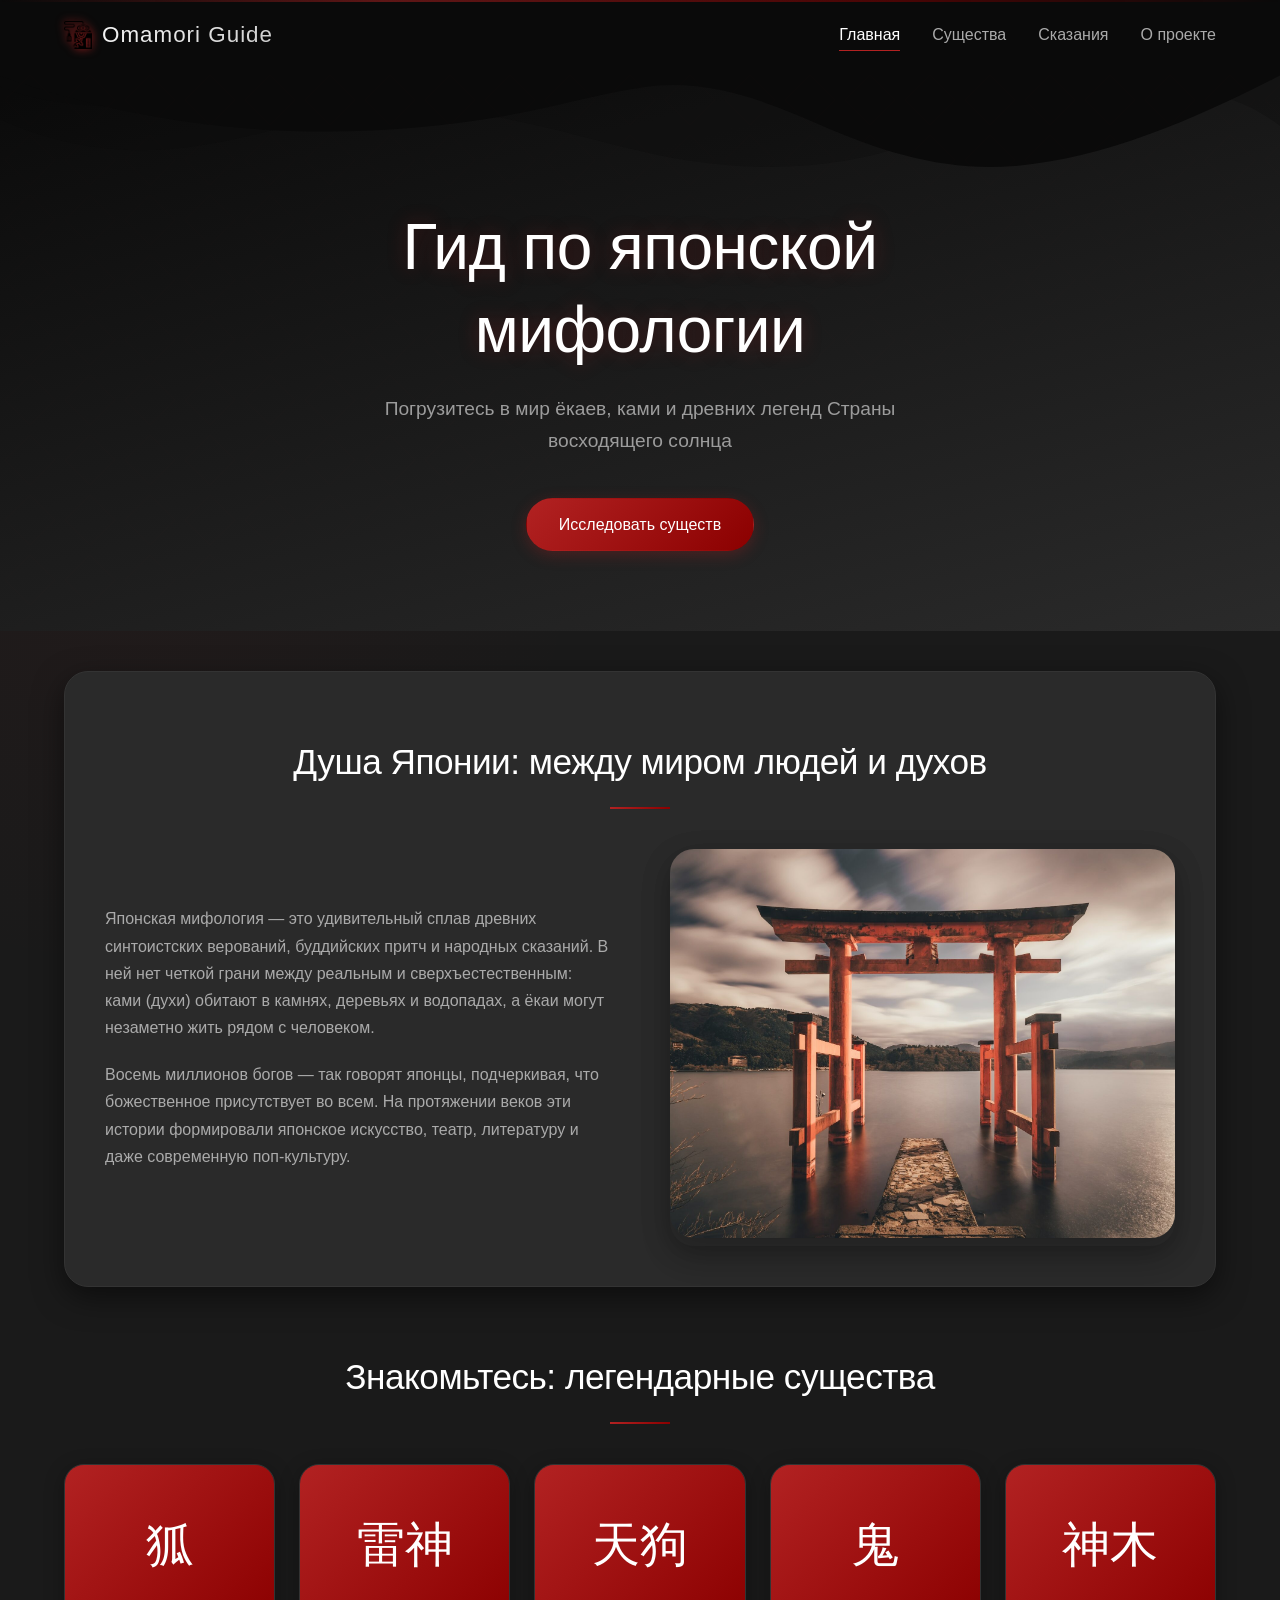
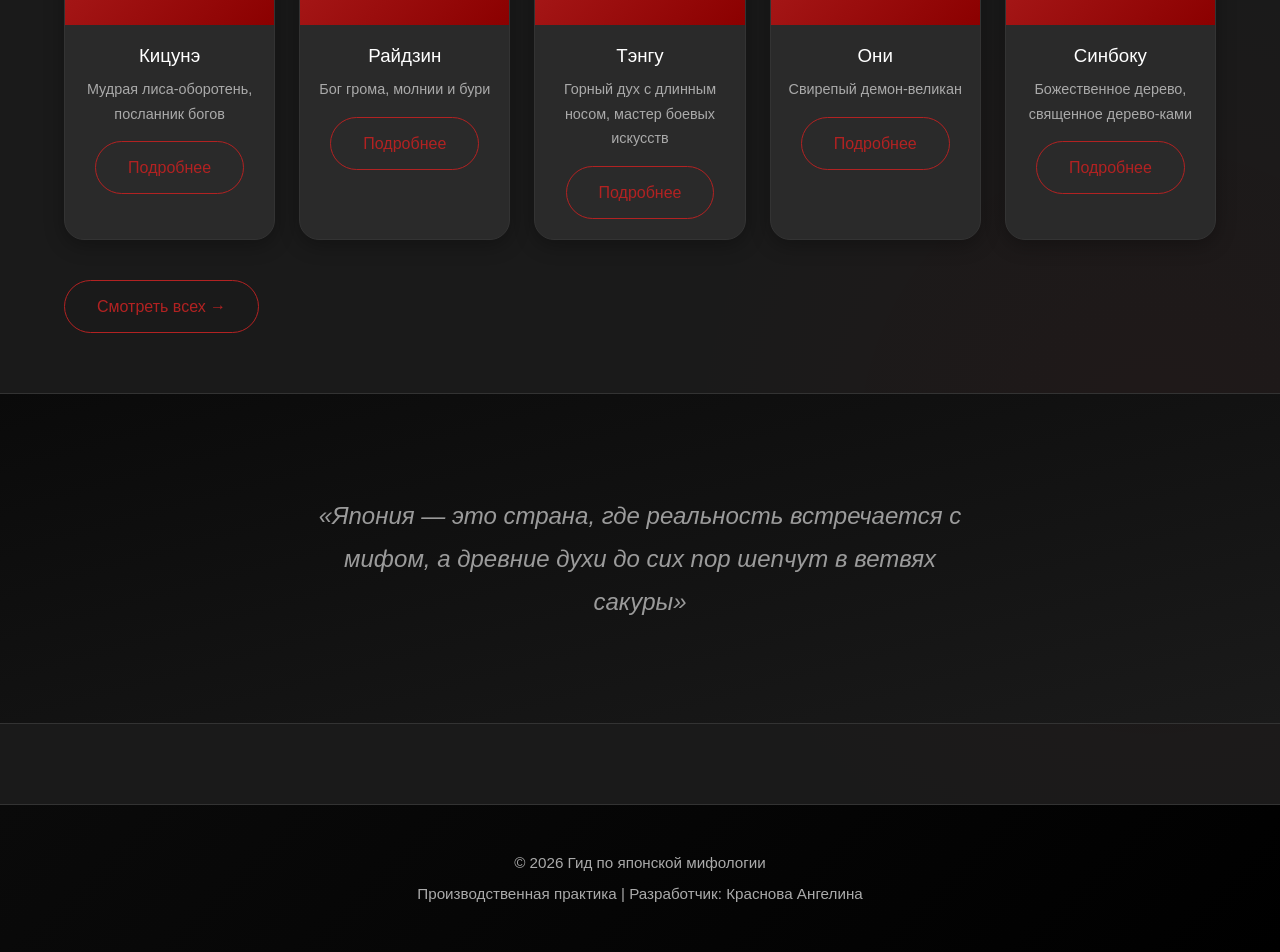
==== index.html @ 2d8a8b39 "синхронизация локального репозитория и github" ====
<!DOCTYPE html>
<html lang="ru">
<head>
    <meta charset="UTF-8">
    <meta name="viewport" content="width=device-width, initial-scale=1.0">
    <title>Omamori Guide | Гид по японской мифологии, ёкаям и ками</title>
    <meta name="description" content="Погрузитесь в мир японской мифологии: ёкаи, ками, древние легенды и сказания. Гид с каталогом существ">
    <link rel="stylesheet" href="css/style.css">
    <link rel="icon" type="image/x-icon" href="images/favicon.ico">
</head>
<!-- Yandex.Metrika counter -->
<script type="text/javascript">
    (function(m,e,t,r,i,k,a){
        m[i]=m[i]||function(){(m[i].a=m[i].a||[]).push(arguments)};
        m[i].l=1*new Date();
        for (var j = 0; j < document.scripts.length; j++) {if (document.scripts[j].src === r) { return; }}
        k=e.createElement(t),a=e.getElementsByTagName(t)[0],k.async=1,k.src=r,a.parentNode.insertBefore(k,a)
    })(window, document,'script','https://mc.yandex.ru/metrika/tag.js?id=108368699', 'ym');

    ym(108368699, 'init', {ssr:true, webvisor:true, clickmap:true, ecommerce:"dataLayer", referrer: document.referrer, url: location.href, accurateTrackBounce:true, trackLinks:true});
</script>
<noscript><div><img src="https://mc.yandex.ru/watch/108368699" style="position:absolute; left:-9999px;" alt="" /></div></noscript>
<!-- /Yandex.Metrika counter -->
<body>
    <div id="header-placeholder"></div>

    <!-- Hero секция с волнами -->
    <section class="hero">
        <div class="wave-decoration">
            <svg viewBox="0 0 1200 120" preserveAspectRatio="none">
                <path d="M0,0V46.29c47.79,22.2,103.59,32.17,158,28,70.36-5.37,136.33-33.31,206.8-37.5C438.64,32.43,512.34,53.67,583,72.05c69.27,18,138.3,24.88,209.4,13.08,36.15-6,69.85-17.84,104.45-29.34C989.49,25,1113-14.29,1200,52.47V0Z" opacity=".25"></path>
                <path d="M0,0V15.81C13,21.25,27.93,25.67,44.24,28.45c69.76,11.7,137.14,7.28,206.38-7.06,58.28-12.05,114.89-31.19,173.73-41.36,66.27-11.46,132.88-7.46,199.51,6.46C714.5,9.89,775.69,29.9,837.23,39.49c62.15,9.64,124.61,7.44,186.72-4.67,33.28-6.49,66.07-16.16,98.74-26.43C1152.86,0,1176.37,0,1200,0Z" opacity=".5"></path>
                <path d="M0,0V5.63C149.93,59,314.09,71.32,475.83,42.57c43-7.64,84.23-20.12,127.61-26.46,59-8.63,112.48,12.24,165.56,35.4C827.93,77.22,886,95.24,951.2,90c86.53-7,172.46-45.71,248.8-84.81V0Z"></path>
            </svg>
        </div>
        <div class="hero-content">
            <h1 class="hero-title">Гид по японской мифологии</h1>
            <p class="hero-subtitle">Погрузитесь в мир ёкаев, ками и древних легенд Страны восходящего солнца</p>
            <a href="catalog.html" class="btn btn-primary">Исследовать существ</a>
        </div>
    </section>

    <!-- Введение в японскую мифологию -->
    <section class="intro-section">
        <div class="container">
            <div class="paper-texture">
                <h2 class="section-title">Душа Японии: между миром людей и духов</h2>
                <div class="intro-grid">
                    <div class="intro-text">
                        <p>Японская мифология — это удивительный сплав древних синтоистских верований, буддийских притч и народных сказаний. В ней нет четкой грани между реальным и сверхъестественным: ками (духи) обитают в камнях, деревьях и водопадах, а ёкаи могут незаметно жить рядом с человеком.</p>
                        <p>Восемь миллионов богов — так говорят японцы, подчеркивая, что божественное присутствует во всем. На протяжении веков эти истории формировали японское искусство, театр, литературу и даже современную поп-культуру.</p>
                        <!-- <p>Наш гид познакомит вас с самыми известными существами и легендами, а с помощью технологии дополненной реальности вы сможете увидеть их в своем пространстве.</p> -->
                    </div>
                    <div class="intro-image">                            
                        <img src="images/torii-gate.jpg" alt="Врата тории в Японии" class="intro-image">
                    </div>
                </div>
            </div>
        </div>
    </section>

    <!-- Быстрый обзор существ (будет заполняться через JS) -->
    <section class="preview-section">
        <div class="container">
            <h2 class="section-title">Знакомьтесь: легендарные существа</h2>
            <div class="creatures-preview-grid" id="preview-grid">
                <!-- Карточки загружаются через main.js -->
            </div>
            <div class="text-center">
                <a href="catalog.html" class="btn btn-secondary">Смотреть всех →</a>
            </div>
        </div>
    </section>

    <section class="quote-section">
        <div class="container">
            <div class="quote-block">
                <p class="quote-text">«Япония — это страна, где реальность встречается с мифом, а древние духи до сих пор шепчут в ветвях сакуры»</p>
            </div>
        </div>
    </section>
    
    <div id="footer-placeholder"></div>

    <script src="js/header.js"></script>
    <script src="js/footer.js"></script>
    <script src="js/main.js"></script>
</body>
</html>
---- css/style.css ----
/* ===== ОСНОВНЫЕ НАСТРОЙКИ ===== */
:root {
    --primary-red: #B22222;          /* Кирпично-красный */
    --primary-dark-red: #8B0000;      /* Темно-бордовый */
    --bg-dark: #1A1A1A;               /* Глубокий черный для фона */
    --bg-card: #2A2A2A;               /* Темно-серый для карточек */
    --text-light: #F0F0F0;            /* Светлый текст */
    --text-muted: #AAAAAA;             /* Приглушенный текст */
    --border-color: #333333;           /* Цвет границ */
    --nav-bg: #0A0A0A;                 /* Очень темный для навигации */
}

* {
    margin: 0;
    padding: 0;
    box-sizing: border-box;
}

body {
    font-family: 'Inter', -apple-system, BlinkMacSystemFont, 'Segoe UI', sans-serif;
    line-height: 1.7;
    color: var(--text-light);
    background-color: var(--bg-dark);
    background-image: 
        radial-gradient(circle at 10% 20%, rgba(178, 34, 34, 0.05) 0%, transparent 20%),
        radial-gradient(circle at 90% 80%, rgba(139, 0, 0, 0.05) 0%, transparent 20%);
    min-height: 100vh;
    display: flex;
    flex-direction: column;
}

main {
    flex: 1;
}

.container {
    max-width: 1200px;
    margin: 0 auto;
    padding: 0 24px;
}

/* ===== АКЦЕНТЫ ===== */
.red-accent-line {
    position: fixed;
    top: 0;
    left: 0;
    width: 100%;
    height: 2px;
    background: linear-gradient(90deg, 
        transparent 0%,
        #B22222 30%,
        #8B0000 70%,
        transparent 100%);
    z-index: 1000;
    opacity: 0.5;
    pointer-events: none;
}

/* ===== НАВИГАЦИЯ ===== */
.navbar {
    background-color: var(--nav-bg);
    backdrop-filter: blur(10px);
    color: white;
    position: sticky;
    top: 0;
    z-index: 100;
    /* border-bottom: 1px solid var(--border-color); */
}

.nav-container {
    max-width: 1200px;
    margin: 0 auto;
    padding: 1rem 24px;
    display: flex;
    justify-content: space-between;
    align-items: center;
}

.nav-brand {
    font-size: 1.4rem;
    font-weight: 500;
    letter-spacing: 1px;
    background: linear-gradient(135deg, #fff, #ccc);
    -webkit-background-clip: text;
    background-clip: text;
    color: transparent;
}

.nav-menu {
    display: flex;
    list-style: none;
    gap: 2rem;
}

.nav-menu a {
    color: var(--text-muted);
    text-decoration: none;
    font-weight: 400;
    font-size: 1rem;
    transition: color 0.3s ease;
    position: relative;
    padding: 0.5rem 0;
}

.nav-menu a::after {
    content: '';
    position: absolute;
    bottom: 0;
    left: 0;
    width: 100%;
    height: 1px;
    background: var(--primary-red);
    transform: scaleX(0);
    transform-origin: right;
    transition: transform 0.3s ease;
}

.nav-menu a:hover {
    color: white;
}

.nav-menu a:hover::after,
.nav-menu a.active::after {
    transform: scaleX(1);
    transform-origin: left;
}

.nav-menu a.active {
    color: white;
}

/* Бургер-меню */
.burger-menu {
    display: none;
    flex-direction: column;
    gap: 6px;
    background: none;
    border: none;
    cursor: pointer;
    padding: 5px;
}

.burger-menu span {
    width: 28px;
    height: 2px;
    background: linear-gradient(90deg, var(--primary-red), var(--primary-dark-red));
    transition: all 0.3s ease;
}

/* ===== HERO СЕКЦИЯ ===== */
.hero {
    background: linear-gradient(165deg, #0A0A0A 0%, #2A2A2A 100%);
    color: white;
    position: relative;
    overflow: hidden;
    text-align: center;
    padding: 0px 0 80px;
}

.hero::before {
    content: '';
    position: absolute;
    top: 0;
    left: 0;
    right: 0;
    bottom: 0;
    background: url('data:image/svg+xml;utf8,<svg width="60" height="60" viewBox="0 0 60 60" xmlns="http://www.w3.org/2000/svg"><path d="M30 5 L55 30 L30 55 L5 30 Z" fill="none" stroke="rgba(178,34,34,0.1)" stroke-width="0.5"/></svg>');
    opacity: 0.2;
}

.hero-content {
    position: relative;
    z-index: 2;
    max-width: 700px;
    margin: 0 auto;
    padding: 0 20px;
}

.hero-title {
    font-size: clamp(2.2rem, 5vw, 4rem);
    font-weight: 500;
    margin-bottom: 20px;
    line-height: 1.3;
    letter-spacing: -0.5px;
    text-shadow: 0 0 20px rgba(178, 34, 34, 0.3);
}

.hero-subtitle {
    font-size: clamp(1rem, 2vw, 1.2rem);
    margin-bottom: 40px;
    opacity: 0.9;
    font-weight: 300;
    max-width: 600px;
    margin-left: auto;
    margin-right: auto;
    color: var(--text-muted);
}

/* Волна - теперь темно-серая как навигация */
.wave-decoration svg {
    fill: var(--nav-bg);
    width: 100%;
    height: auto;
}

/* ===== КНОПКИ ===== */
.btn {
    display: inline-block;
    padding: 12px 32px;
    border-radius: 40px;
    text-decoration: none;
    font-weight: 400;
    font-size: 1rem;
    transition: all 0.3s ease;
    border: 1px solid transparent;
    cursor: pointer;
}

.btn-primary {
    background: linear-gradient(135deg, #B22222 0%, #8B0000 100%);
    color: white;
    box-shadow: 0 4px 15px rgba(178, 34, 34, 0.3);
}

.btn-primary:hover {
    background: linear-gradient(135deg, #8B0000 0%, #6B0000 100%);
    transform: translateY(-2px);
    box-shadow: 0 8px 25px rgba(178, 34, 34, 0.4);
}

.btn-secondary {
    background: transparent;
    color: var(--primary-red);
    border: 1px solid var(--primary-red);
}

.btn-secondary:hover {
    background: var(--primary-red);
    color: white;
}

.btn-ar {
    display: inline-flex;
    align-items: center;
    gap: 10px;
    background: #2A2A2A;
    color: white;
    border: 1px solid var(--primary-red);
    margin-top: 20px;
    transition: all 0.3s ease;
}

.btn-ar:hover {
    background: linear-gradient(135deg, #B22222, #8B0000);
    border-color: transparent;
}

.ar-icon {
    font-size: 1.2rem;
    opacity: 0.8;
}

.ar-note {
    font-size: 0.8rem;
    color: var(--text-muted);
    margin-top: 5px;
}

/* ===== СЕКЦИИ ===== */
.section-title {
    font-size: 2.2rem;
    font-weight: 400;
    color: white;
    margin-bottom: 40px;
    text-align: center;
    letter-spacing: -0.5px;
    margin-top: 20px;
}

.section-title::after {
    content: '';
    display: block;
    width: 60px;
    height: 2px;
    background: linear-gradient(90deg, var(--primary-red), var(--primary-dark-red));
    margin: 15px auto 0;
}

.paper-texture {
    background-color: var(--bg-card);
    margin-top: 40px;
    margin-bottom: 40px;
    padding: 40px;
    border-radius: 24px;
    box-shadow: 0 10px 30px rgba(0, 0, 0, 0.5);
    position: relative;
    border: 1px solid var(--border-color);
}

/* ===== СЕТКИ ===== */
.intro-grid {
    display: grid;
    grid-template-columns: 1fr 1fr;
    gap: 60px;
    align-items: center;
}

.intro-text {
    color: var(--text-muted);
}

.intro-text p {
    margin-bottom: 20px;
}

.creatures-preview-grid {
    display: grid;
    grid-template-columns: repeat(auto-fit, minmax(180px, 1fr));
    gap: 24px;
    margin-bottom: 40px;
}

.catalog-grid {
    display: grid;
    grid-template-columns: repeat(auto-fill, minmax(260px, 1fr));
    gap: 30px;
    padding: 20px 0;
}

.profile-grid {
    display: grid;
    grid-template-columns: 1fr 2fr;
    gap: 60px;
    align-items: start;
}

.legends-grid {
    display: grid;
    gap: 30px;
}

.about-grid {
    display: grid;
    grid-template-columns: 2fr 1fr;
    gap: 40px;
}

/* ===== ИКОНКА  ===== */
.nav-brand {
    display: flex;
    align-items: center;
    gap: 10px;
}

/* Иконка по умолчанию - черная */
.nav-icon {
    width: 28px;
    height: auto;
    display: block;
    transition: all 0.3s ease;
    filter: drop-shadow(0 0 4px #B22222);
    content: url('../images/omamori_black.png');  /* черная иконка */
}

/* При наведении - красная иконка + подсветка */
.nav-brand:hover .nav-icon {
    content: url('../images/omamori_red.png');  /* красная иконка */
    filter: drop-shadow(0 0 8px #B22222);
    transform: scale(1.05);
}

/* ===== КАРТОЧКИ ===== */
.preview-card {
    background: var(--bg-card);
    border-radius: 20px;
    overflow: hidden;
    box-shadow: 0 5px 20px rgba(0, 0, 0, 0.3);
    transition: all 0.3s ease;
    cursor: pointer;
    text-align: center;
    padding-bottom: 20px;
    border: 1px solid var(--border-color);
}

.preview-card:hover {
    transform: translateY(-6px);
    box-shadow: 0 15px 30px rgba(178, 34, 34, 0.2);
    border-color: var(--primary-red);
}

.preview-card-image {
    height: 160px;
    display: flex;
    align-items: center;
    justify-content: center;
    color: white;
    font-size: 3rem;
    font-weight: 300;
    transition: all 0.3s ease;
    margin-bottom: 15px;
    background: linear-gradient(135deg, #B22222, #8B0000) !important;
}

.preview-card:hover .preview-card-image {
    filter: brightness(1.2);
}

.preview-card h3 {
    font-weight: 500;
    margin-bottom: 5px;
    color: white;
}

.preview-card p {
    color: var(--text-muted);
    font-size: 0.9rem;
    padding: 0 15px;
}

.creature-name-ja {
    color: var(--primary-red);
    font-size: 0.9rem;
    margin-bottom: 10px;
}

/* Карточки легенд */
.legend-card {
    position: relative;
    padding: 40px;
    background: var(--bg-card);
    border-radius: 24px;
    transition: all 0.3s ease;
    border: 1px solid var(--border-color);
}

.legend-card:hover {
    box-shadow: 0 20px 40px rgba(178, 34, 34, 0.15);
    border-color: var(--primary-red);
}

.legend-number {
    position: absolute;
    top: 20px;
    right: 30px;
    font-size: 4rem;
    font-weight: 200;
    color: var(--primary-red);
    opacity: 0.2;
    font-family: serif;
}

.legend-card h2 {
    font-size: 1.8rem;
    font-weight: 400;
    margin-bottom: 15px;
    color: white;
}

.legend-meta {
    margin: 10px 0 25px;
    color: var(--text-muted);
    font-style: italic;
    font-size: 0.95rem;
}

.legend-content {
    color: var(--text-muted);
    line-height: 1.8;
}

.legend-content p {
    margin-bottom: 20px;
}

.legend-footer {
    margin-top: 30px;
    padding-top: 20px;
    border-top: 1px solid var(--border-color);
    color: var(--text-muted);
    font-size: 0.9rem;
}

/* ===== КНОПКИ ФИЛЬТРАЦИИ ===== */
.filter-bar {
    display: flex;
    gap: 8px;
    justify-content: center;
    margin: 30px 0 50px;
    flex-wrap: wrap;
    padding: 4px;
    background: rgba(0, 0, 0, 0.3);
    border-radius: 50px;
    backdrop-filter: blur(5px);
    max-width: 500px;
    margin-left: auto;
    margin-right: auto;
    border: 1px solid var(--border-color);
}

.filter-btn {
    padding: 10px 24px;
    border: none;
    background: transparent;
    color: var(--text-muted);
    cursor: pointer;
    border-radius: 40px;
    font-weight: 400;
    font-size: 0.95rem;
    transition: all 0.3s ease;
    flex: 0 1 auto;
}

.filter-btn:hover {
    color: var(--primary-red);
    background: rgba(178, 34, 34, 0.1);
}

.filter-btn.active {
    background: linear-gradient(135deg, #B22222, #8B0000);
    color: white;
    box-shadow: 0 4px 10px rgba(178, 34, 34, 0.3);
}

.filter-btn.active:hover {
    background: linear-gradient(135deg, #8B0000, #6B0000);
    transform: translateY(-1px);
    box-shadow: 0 6px 15px rgba(178, 34, 34, 0.4);
}

/* ===== СТРАНИЦА СУЩЕСТВА ===== */
.creature-image-large {
    width: 100%;
    aspect-ratio: 1 / 1;
    background: linear-gradient(135deg, #B22222, #8B0000);
    border-radius: 24px;
    display: flex;
    align-items: center;
    justify-content: center;
    color: white;
    margin-bottom: 20px;
    position: relative;
    overflow: hidden;
    border: 1px solid var(--border-color);
}

.creature-image-large img {
    width: 100%;
    height: 100%;
    object-fit: cover;
    border-radius: 24px;
}

.creature-image-large::before {
    content: '';
    position: absolute;
    top: -50%;
    left: -50%;
    width: 200%;
    height: 200%;
    background: radial-gradient(circle, rgba(255,255,255,0.1) 0%, transparent 70%);
    animation: rotate 20s linear infinite;
}

@keyframes rotate {
    from { transform: rotate(0deg); }
    to { transform: rotate(360deg); }
}

.image-placeholder {
    text-align: center;
    z-index: 1;
}

.kanji-large {
    font-size: 5rem;
    display: block;
    line-height: 1;
    font-weight: 300;
    text-shadow: 0 2px 10px rgba(0,0,0,0.5);
}

.romaji {
    font-size: 1.2rem;
    opacity: 0.9;
    letter-spacing: 3px;
    font-weight: 300;
}

.creature-name {
    font-size: 3rem;
    font-weight: 400;
    color: white;
    margin-bottom: 5px;
    line-height: 1.2;
}

.japanese-name {
    font-size: 1.5rem;
    color: var(--text-muted);
    font-weight: 300;
    margin-left: 10px;
}

.name-romaji {
    font-size: 1.1rem;
    color: var(--text-muted);
    margin-bottom: 25px;
    font-weight: 300;
    letter-spacing: 1px;
}

.creature-description {
    color: var(--text-muted);
    margin-bottom: 30px;
}

.characteristics-grid {
    display: grid;
    grid-template-columns: repeat(2, 1fr);
    gap: 20px;
    margin: 40px 0;
}

.characteristic-card {
    background: #222222;
    padding: 25px;
    border-radius: 20px;
    box-shadow: 0 5px 20px rgba(0,0,0,0.2);
    border: 1px solid var(--border-color);
    transition: all 0.3s ease;
}

.characteristic-card:hover {
    border-color: var(--primary-red);
    box-shadow: 0 10px 30px rgba(178, 34, 34, 0.1);
}

.characteristic-card h4 {
    color: var(--primary-red);
    margin-bottom: 12px;
    font-size: 1.1rem;
    font-weight: 500;
}

.characteristic-card p {
    color: var(--text-muted);
    line-height: 1.6;
    font-size: 0.95rem;
}

.related-section {
    margin-top: 40px;
}

.related-section h3 {
    color: white;
    margin-bottom: 15px;
    font-weight: 400;
}

.related-links {
    list-style: none;
}

.related-links li {
    margin-bottom: 10px;
}

.related-links a {
    color: var(--text-muted);
    text-decoration: none;
    border-bottom: 1px dotted var(--primary-red);
    transition: color 0.3s ease;
}

.related-links a:hover {
    color: var(--primary-red);
}

/* ===== AR-ПРЕВЬЮ ===== */
.ar-preview-note {
    display: flex;
    align-items: center;
    gap: 15px;
    padding: 20px;
    background: rgba(178, 34, 34, 0.05);
    border-radius: 16px;
    margin-top: 30px;
    border: 1px solid #b2222233;
}

.ar-badge {
    display: inline-flex;
    align-items: center;
    justify-content: center;
    width: 48px;
    height: 48px;
    background: linear-gradient(135deg, #B22222, #8B0000);
    color: white;
    border-radius: 50%;
    font-weight: 500;
    font-size: 0.9rem;
    letter-spacing: 1px;
}

.ar-preview-note p {
    flex: 1;
    margin: 0;
    color: var(--text-muted);
    font-size: 0.95rem;
    font-style: italic;
}

/* ===== ЦИТАТЫ ===== */
.quote-section {
    padding: 80px 0;
    background: linear-gradient(165deg, #0A0A0A, #1A1A1A);
    color: white;
    margin-top: 60px;
    position: relative;
    overflow: hidden;
    border-top: 1px solid var(--border-color);
    border-bottom: 1px solid var(--border-color);
}

.quote-block {
    max-width: 700px;
    margin: 0 auto;
    text-align: center;
    position: relative;
    padding: 20px;
}

.quote-text {
    font-size: 1.5rem;
    font-weight: 300;
    line-height: 1.8;
    font-style: italic;
    opacity: 0.9;
    color: var(--text-muted);
}

/* ===== САЙДБАР ===== */
.sidebar-card {
    margin-bottom: 30px;
    padding: 30px;
    background: var(--bg-card);
    border-radius: 20px;
    border: 1px solid var(--border-color);
}

.sidebar-card h3 {
    color: white;
    margin-bottom: 20px;
    font-weight: 500;
    font-size: 1.3rem;
}

.sidebar-card p {
    color: var(--text-muted);
    margin-bottom: 10px;
}

.sidebar-card a {
    color: var(--primary-red);
    text-decoration: none;
}

.sidebar-card a:hover {
    text-decoration: underline;
}

.contact-note {
    margin-top: 20px;
    padding: 20px;
    background: #222222;
    border-radius: 16px;
    font-style: italic;
    color: var(--text-muted);
    border-left: 3px solid var(--primary-red);
}

.plans-list {
    list-style: none;
}

.plans-list li {
    margin-bottom: 12px;
    padding-left: 28px;
    position: relative;
    color: var(--text-muted);
}

.plans-list li::before {
    content: '○';
    position: absolute;
    left: 0;
    color: var(--primary-red);
    opacity: 0.5;
}

.plans-list li.completed::before {
    content: '●';
    color: var(--primary-red);
    opacity: 1;
}

/* ===== ХЛЕБНЫЕ КРОШКИ ===== */
.breadcrumbs {
    margin: 30px 0 20px;
}

.breadcrumbs a {
    color: var(--text-muted);
    text-decoration: none;
    display: inline-flex;
    align-items: center;
    gap: 8px;
    font-size: 0.95rem;
    transition: color 0.3s ease;
}

.breadcrumbs a:hover {
    color: var(--primary-red);
}

.breadcrumbs a::before {
    content: '←';
    opacity: 0.7;
}

/* ===== ФУТЕР ===== */
footer {
    background: linear-gradient(135deg, #0A0A0A, #000000);
    color: var(--text-muted);
    text-align: center;
    padding: 40px 0;
    margin-top: 80px;
    font-size: 0.95rem;
    font-weight: 300;
    border-top: 1px solid var(--border-color);
}

footer p {
    margin: 5px 0;
}

/* ===== МЕДИА-ЗАПРОСЫ ===== */
@media screen and (max-width: 768px) {
    .burger-menu {
        display: flex;
    }
    
    .nav-menu {
        display: none;
        position: absolute;
        top: 100%;
        left: 0;
        right: 0;
        background: var(--nav-bg);
        backdrop-filter: blur(10px);
        flex-direction: column;
        padding: 20px;
        text-align: center;
        gap: 1rem;
        border-top: 1px solid var(--border-color);
    }
    
    .nav-menu.active {
        display: flex;
    }
    
    .intro-grid,
    .profile-grid,
    .about-grid {
        grid-template-columns: 1fr;
        gap: 40px;
    }
    
    .hero-title {
        font-size: 2.2rem;
    }
    
    .characteristics-grid {
        grid-template-columns: 1fr;
    }
    
    .filter-bar {
        border-radius: 30px;
        padding: 8px;
    }
    
    .filter-btn {
        padding: 8px 16px;
        font-size: 0.9rem;
    }
    
    .creature-name {
        font-size: 2.2rem;
    }
    
    .kanji-large {
        font-size: 3.5rem;
    }
    
    .legend-card {
        padding: 30px;
    }
    
    .legend-card h2 {
        font-size: 1.5rem;
    }
    
    .legend-number {
        font-size: 3rem;
    }
}

@media screen and (max-width: 480px) {
    .container {
        padding: 0 20px;
    }
    
    .section-title {
        font-size: 1.8rem;
    }
    
    .paper-texture {
        padding: 25px;
    }
    
    .preview-card-image {
        height: 140px;
        font-size: 2.5rem;
    }
    
    .filter-bar {
        flex-direction: row;
        flex-wrap: wrap;
        border-radius: 20px;
    }
    
    .filter-btn {
        flex: 1 1 auto;
        min-width: 80px;
        text-align: center;
    }
    
    .btn {
        width: 100%;
        text-align: center;
    }
    
    .quote-text {
        font-size: 1.2rem;
    }
    
    .ar-preview-note {
        flex-direction: column;
        text-align: center;
    }
}
.intro-image {
    width: 100%;
    height: auto;
    border-radius: 24px;
    box-shadow: 0 10px 30px rgba(0,0,0,0.2);
}
.page-title{
    margin-top: 20px;
    margin-bottom: 20px;
}

/* Модальное окно для просмотра изображений */
.image-viewer-modal {
    position: fixed;
    top: 0;
    left: 0;
    width: 100%;
    height: 100%;
    background-color: rgba(0, 0, 0, 0.95);
    display: flex;
    justify-content: center;
    align-items: center;
    z-index: 1000;
    cursor: pointer;
    animation: fadeIn 0.3s ease;
}

.image-viewer-modal img {
    max-width: 90%;
    max-height: 90%;
    object-fit: contain;
    border-radius: 8px;
    animation: zoomIn 0.3s ease;
}

@keyframes fadeIn {
    from { opacity: 0; }
    to { opacity: 1; }
}

@keyframes zoomIn {
    from { transform: scale(0.9); opacity: 0; }
    to { transform: scale(1); opacity: 1; }
}

/* Обновляем стиль для изображения существа */
.creature-image-large {
    width: 100%;
    aspect-ratio: 1 / 1;
    border-radius: 24px;
    overflow: hidden;
    position: relative;
    border: 1px solid var(--border-color);
    box-shadow: 0 10px 30px rgba(0, 0, 0, 0.3);
}

.creature-image-large img {
    width: 100%;
    height: 100%;
    object-fit: cover;
    transition: transform 0.3s ease;
}

.creature-image-large:hover img {
    transform: scale(1.05);
}
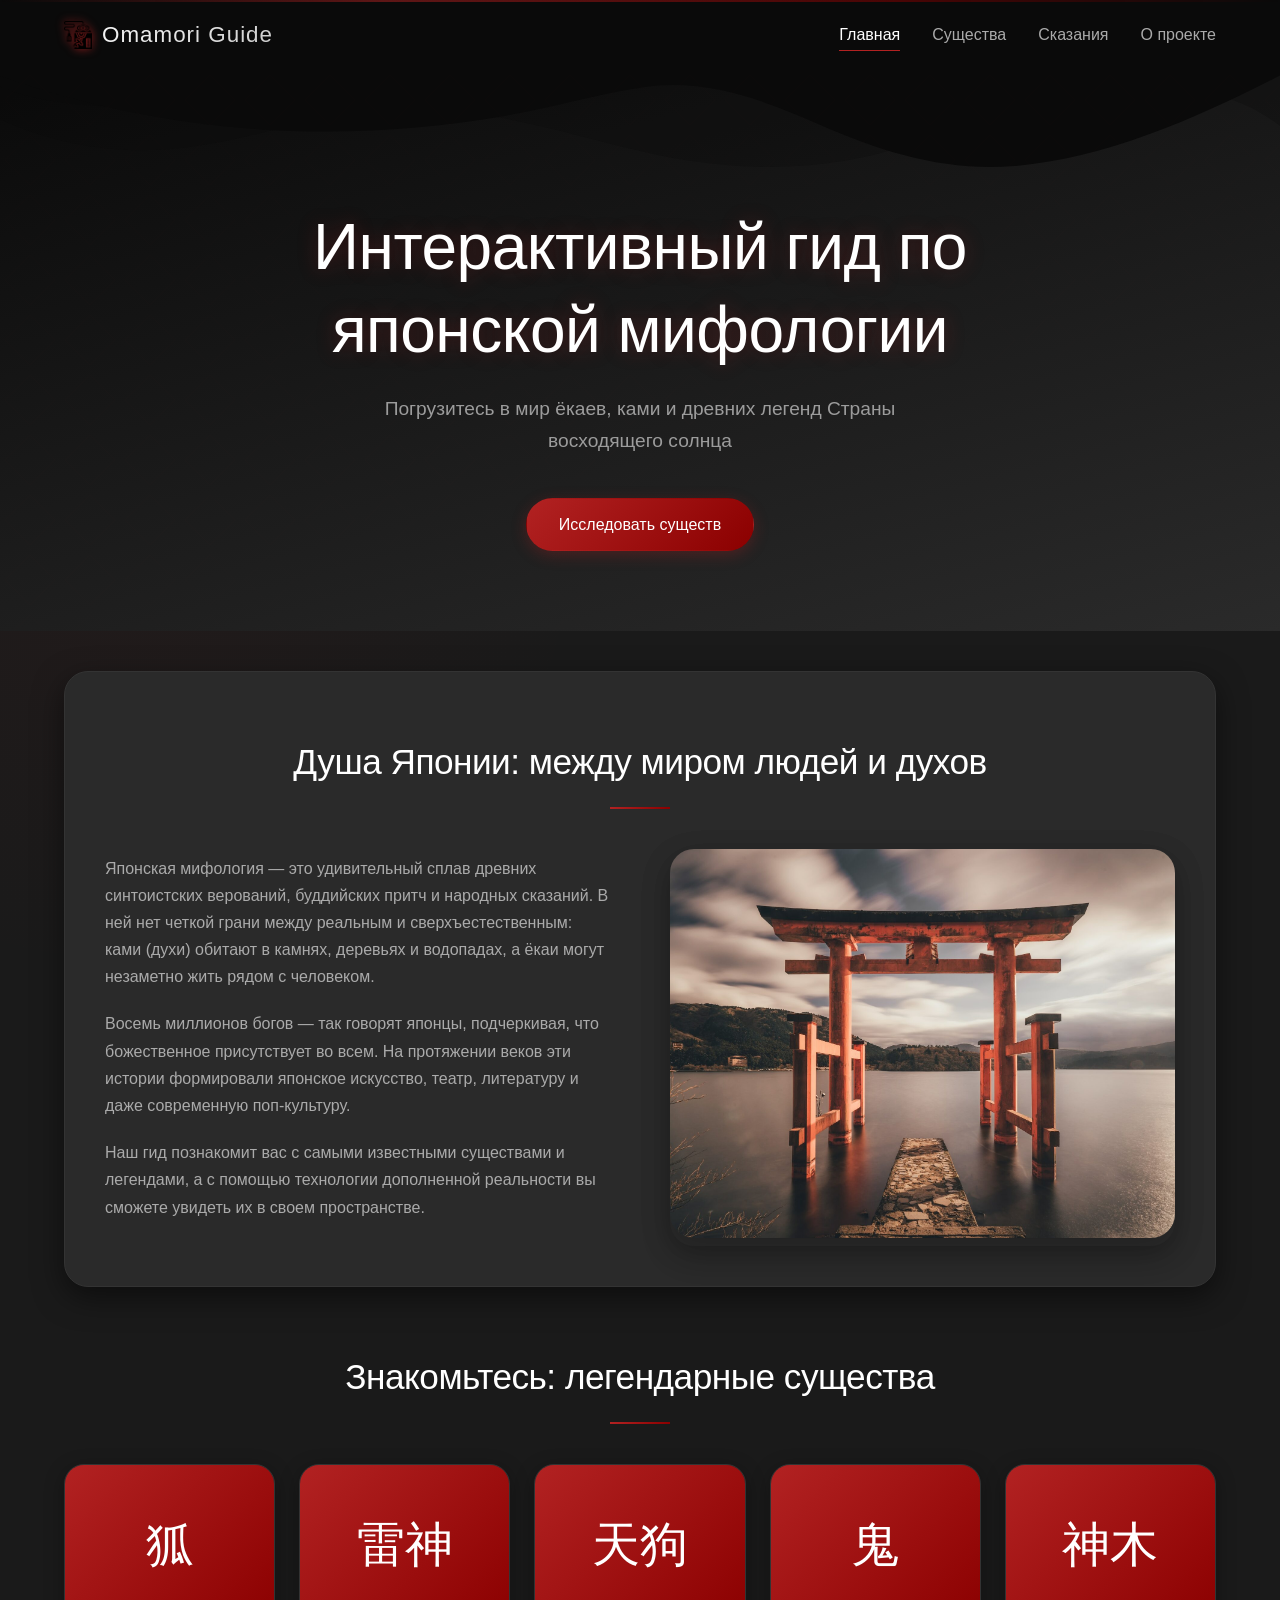
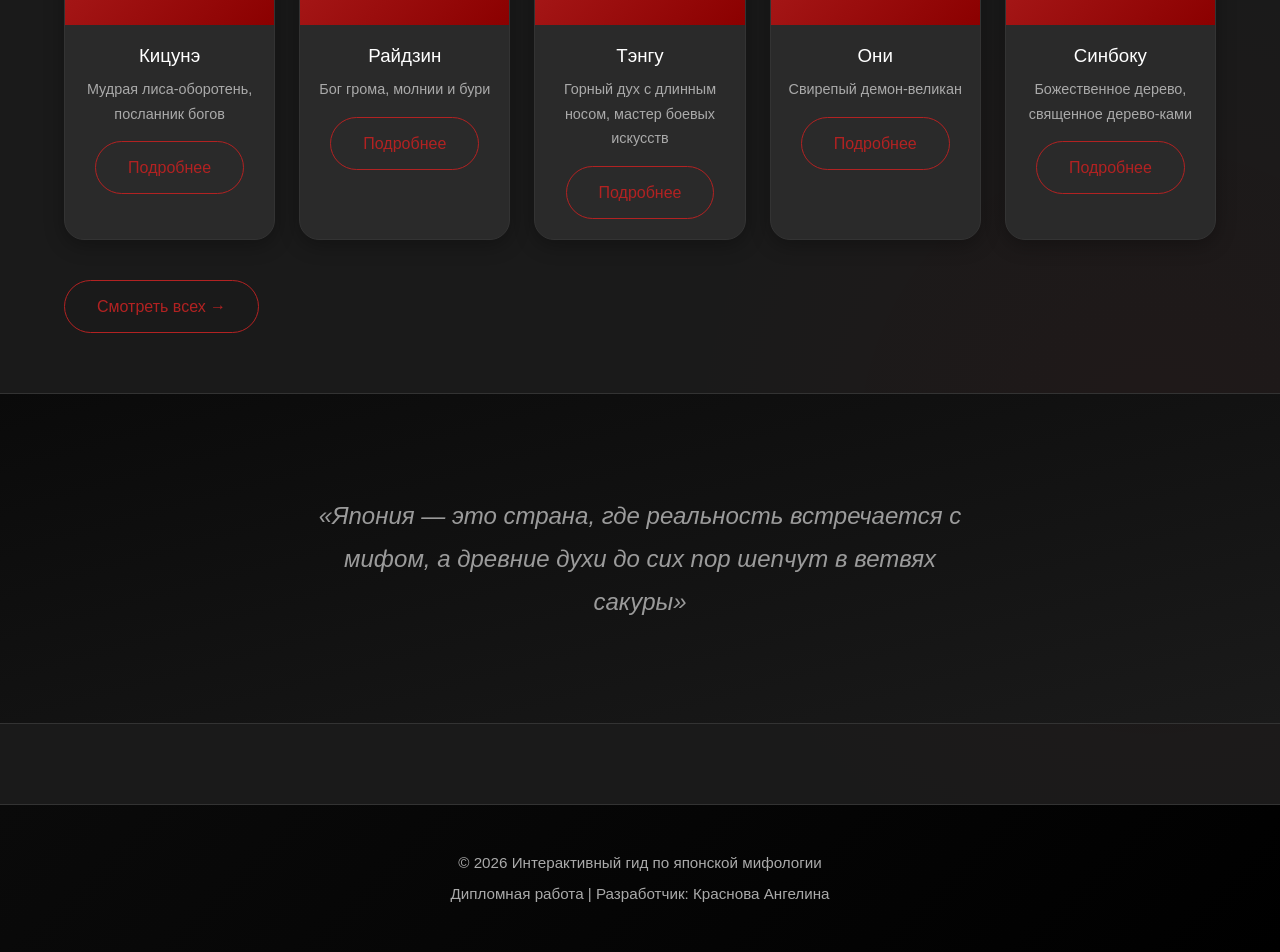
==== commit a9fa660e: "добавила пометку об интеративном гиде и файлы ar" ====
--- a/index.html
+++ b/index.html
@@ -3,7 +3,7 @@
 <head>
     <meta charset="UTF-8">
     <meta name="viewport" content="width=device-width, initial-scale=1.0">
-    <title>Omamori Guide | Гид по японской мифологии, ёкаям и ками</title>
+    <title>Omamori Guide | Интерактивный гид по японской мифологии, ёкаям и ками</title>
     <meta name="description" content="Погрузитесь в мир японской мифологии: ёкаи, ками, древние легенды и сказания. Гид с каталогом существ">
     <link rel="stylesheet" href="css/style.css">
     <link rel="icon" type="image/x-icon" href="images/favicon.ico">
@@ -34,7 +34,7 @@
             </svg>
         </div>
         <div class="hero-content">
-            <h1 class="hero-title">Гид по японской мифологии</h1>
+            <h1 class="hero-title">Интерактивный гид по японской мифологии</h1>
             <p class="hero-subtitle">Погрузитесь в мир ёкаев, ками и древних легенд Страны восходящего солнца</p>
             <a href="catalog.html" class="btn btn-primary">Исследовать существ</a>
         </div>
@@ -49,7 +49,7 @@
                     <div class="intro-text">
                         <p>Японская мифология — это удивительный сплав древних синтоистских верований, буддийских притч и народных сказаний. В ней нет четкой грани между реальным и сверхъестественным: ками (духи) обитают в камнях, деревьях и водопадах, а ёкаи могут незаметно жить рядом с человеком.</p>
                         <p>Восемь миллионов богов — так говорят японцы, подчеркивая, что божественное присутствует во всем. На протяжении веков эти истории формировали японское искусство, театр, литературу и даже современную поп-культуру.</p>
-                        <!-- <p>Наш гид познакомит вас с самыми известными существами и легендами, а с помощью технологии дополненной реальности вы сможете увидеть их в своем пространстве.</p> -->
+                        <p>Наш гид познакомит вас с самыми известными существами и легендами, а с помощью технологии дополненной реальности вы сможете увидеть их в своем пространстве.</p>
                     </div>
                     <div class="intro-image">                            
                         <img src="images/torii-gate.jpg" alt="Врата тории в Японии" class="intro-image">
